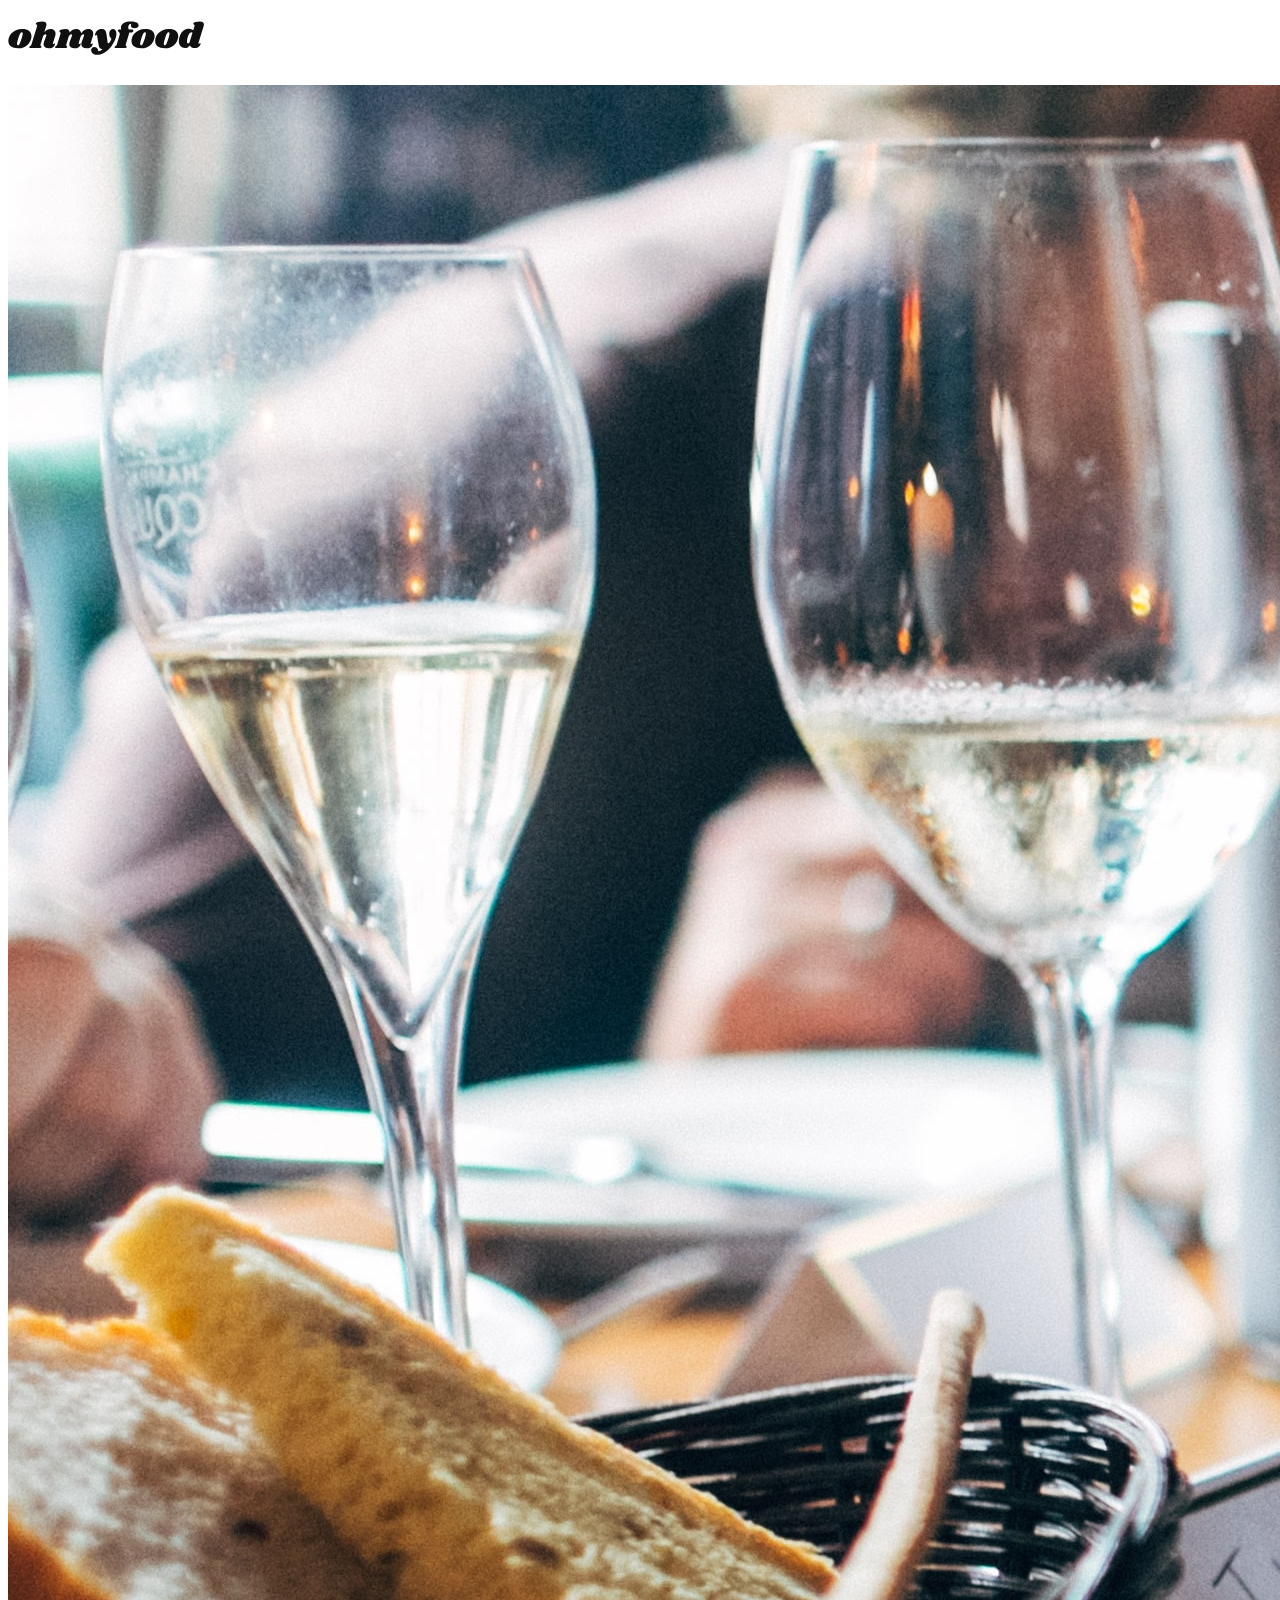
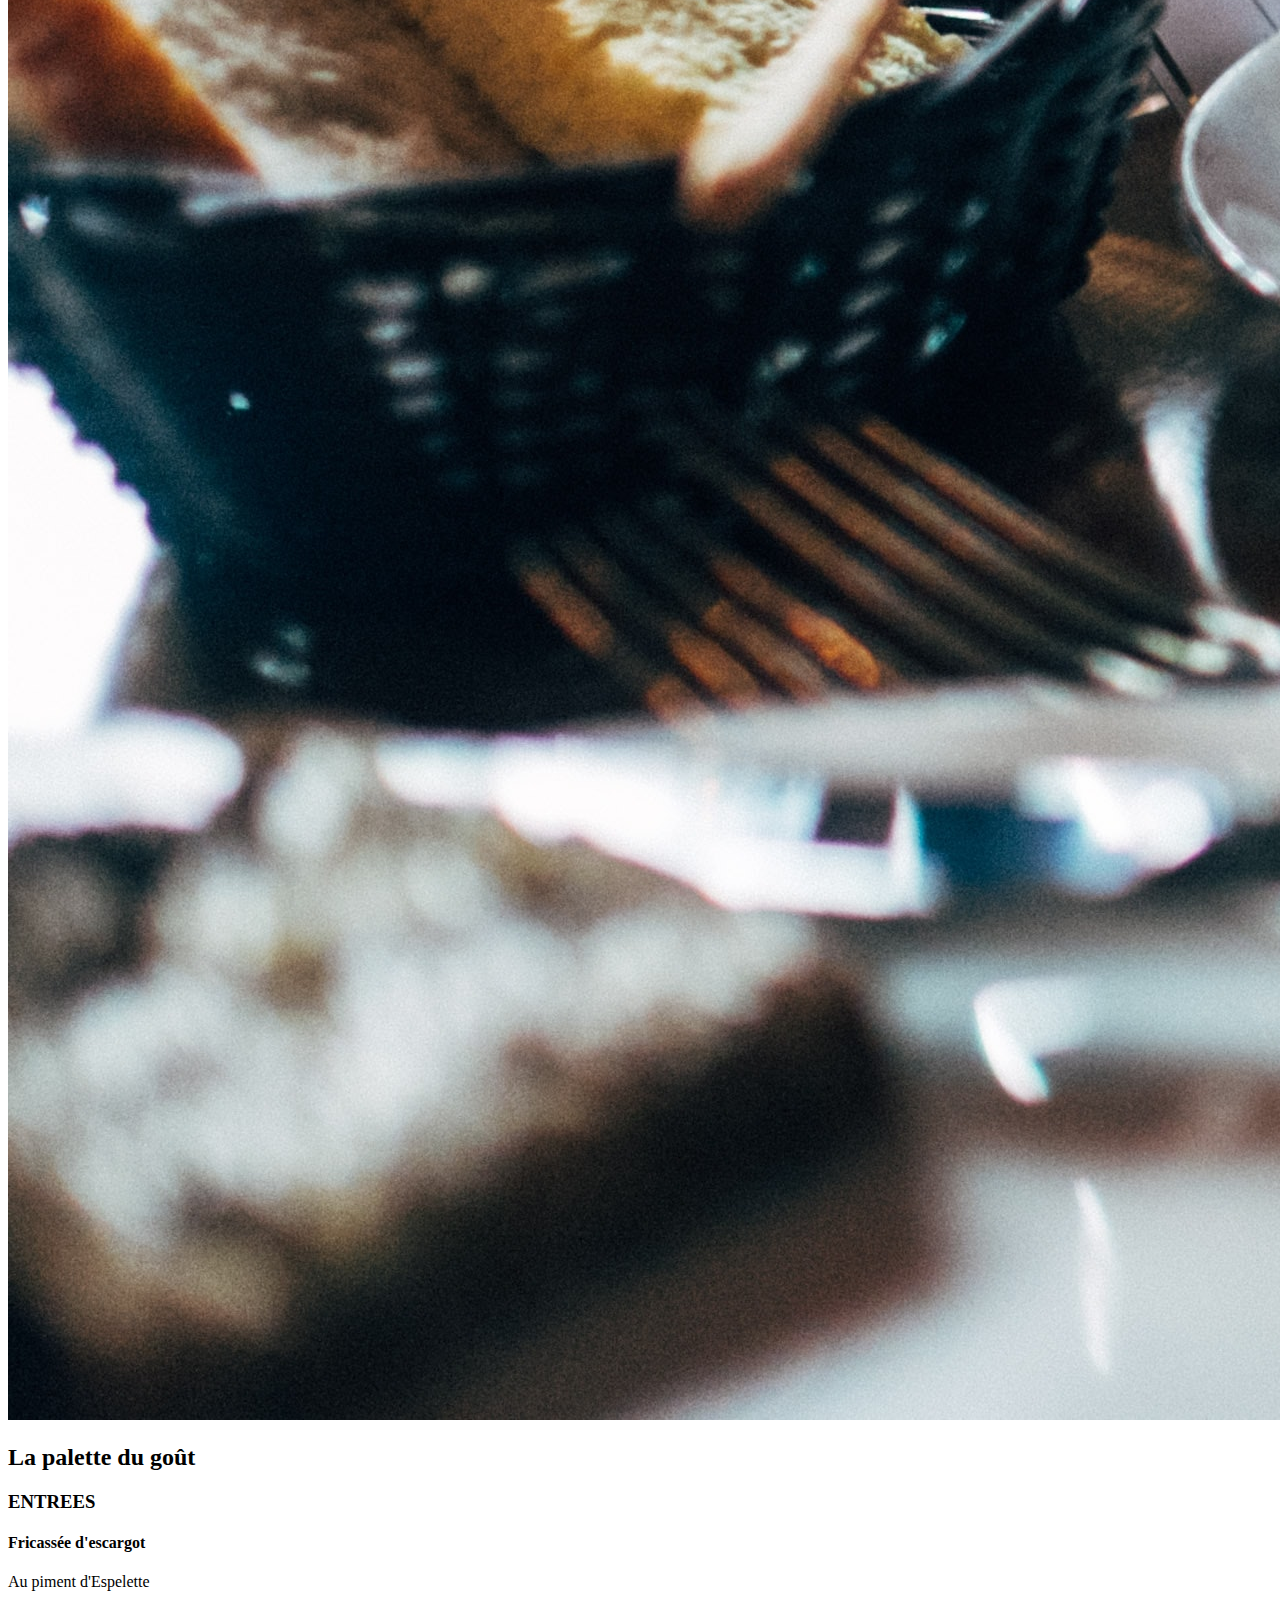
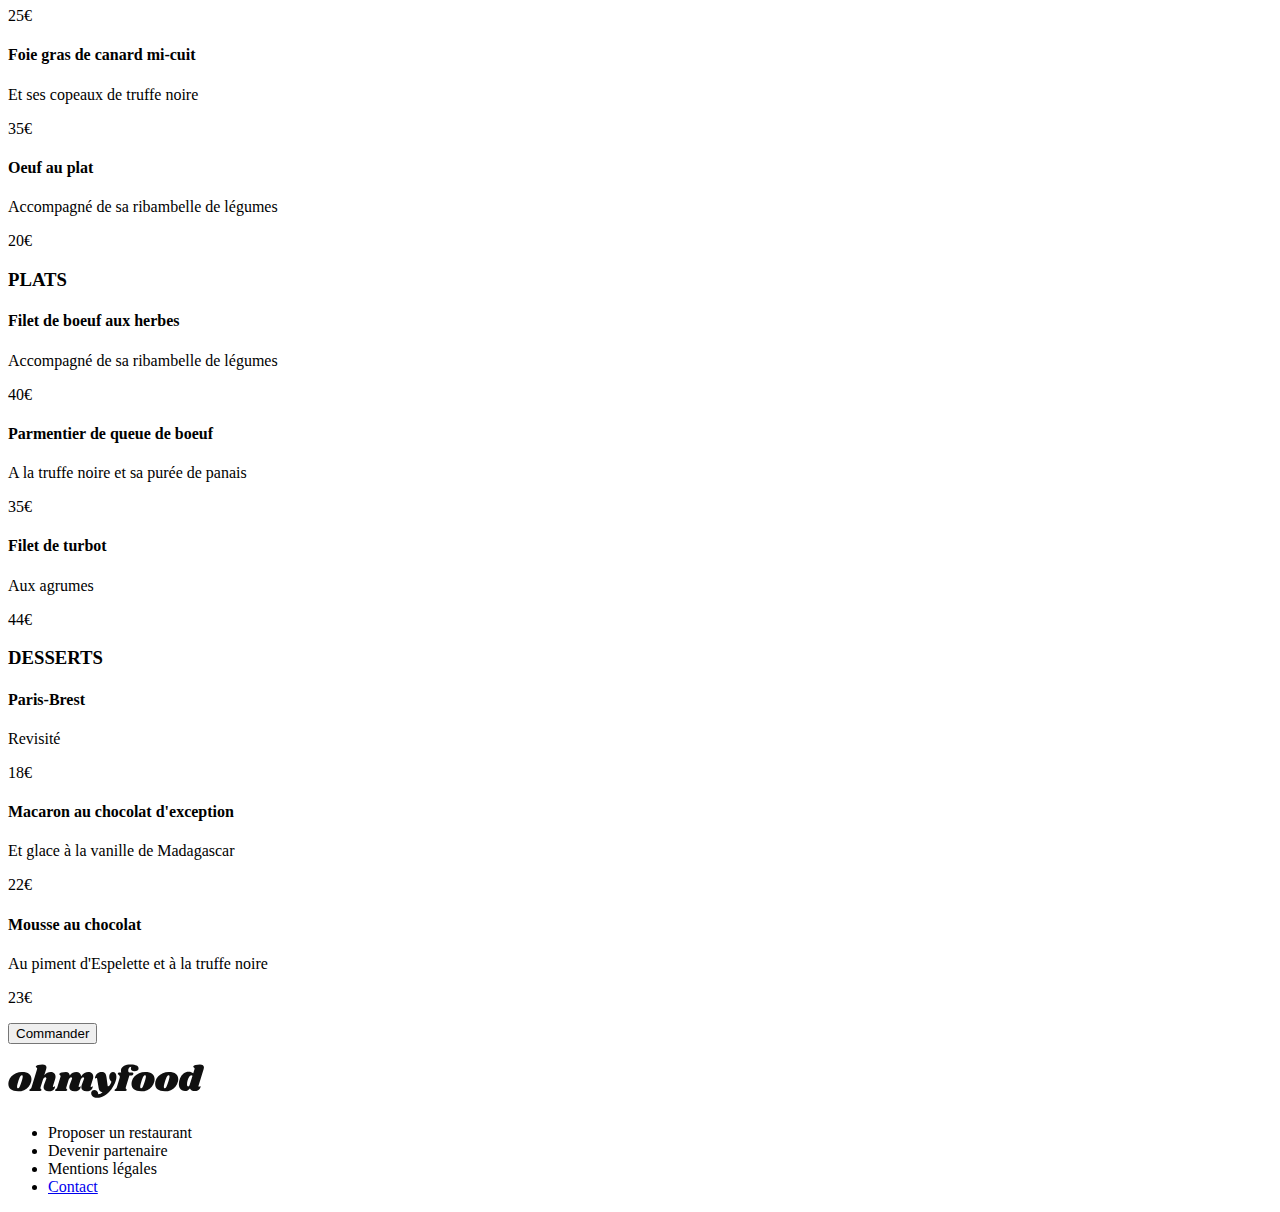
==== menu-1.html @ 6f297dfc "Add HTML files - Index + menus" ====
<!DOCTYPE html>
<html lang="fr">
<head>
    <meta charset="UTF-8">
    <meta http-equiv="X-UA-Compatible" content="IE=edge">
    <meta name="viewport" content="width=device-width, initial-scale=1.0">
    <title>Menu - La palette du goût - OhMyFood</title>
</head>
<body>
    
    <!-- HEADER -->
    <header>
        <h1><img src="Assets/images/logo/ohmyfood@2x.svg" alt="Ohmyfood logo"></h1>
    </header>

    <main>
        <img src="Assets/images/restaurants/jay-wennington-N_Y88TWmGwA-unsplash.jpg" alt="">
        <h2>La palette du goût</h2>

        <section>
            <h3>ENTREES</h3>
            <article>
                <h4>Fricassée d'escargot</h4>
                <p>Au piment d'Espelette</p>
                <p>25€</p>
                <div class="validateButton"></div>
            </article>
            <article>
                <h4>Foie gras de canard mi-cuit</h4>
                <p>Et ses copeaux de truffe noire</p>
                <p>35€</p>
                <div class="validateButton"></div>
            </article>
            <article>
                <h4>Oeuf au plat</h4>
                <p>Accompagné de sa ribambelle de légumes</p>
                <p>20€</p>
                <div class="validateButton"></div>
            </article>
        </section>
        <section>
            <h3>PLATS</h3>
            <article>
                <h4>Filet de boeuf aux herbes</h4>
                <p>Accompagné de sa ribambelle de légumes</p>
                <p>40€</p>
                <div class="validateButton"></div>
            </article>
            <article>
                <h4>Parmentier de queue de boeuf</h4>
                <p>A la truffe noire et sa purée de panais</p>
                <p>35€</p>
                <div class="validateButton"></div>
            </article>
            <article>
                <h4>Filet de turbot</h4>
                <p>Aux agrumes</p>
                <p>44€</p>
                <div class="validateButton"></div>
            </article>
        </section>
        <section>
            <h3>DESSERTS</h3>
            <article>
                <h4>Paris-Brest</h4>
                <p>Revisité</p>
                <p>18€</p>
                <div class="validateButton"></div>
            </article>
            <article>
                <h4>Macaron au chocolat d'exception</h4>
                <p>Et glace à la vanille de Madagascar</p>
                <p>22€</p>
                <div class="validateButton"></div>
            </article>
            <article>
                <h4>Mousse au chocolat</h4>
                <p>Au piment d'Espelette et à la truffe noire</p>
                <p>23€</p>
                <div class="validateButton"></div>
            </article>
        </section>

        <button>Commander</button>
    </main>

    <!-- FOOTER -->
    <footer>
        <h2><img src="Assets/images/logo/ohmyfood@2x.svg" alt=""></h2>
        <nav>
            <ul>
                <li>Proposer un restaurant</li>
                <li>Devenir partenaire</li>
                <li>Mentions légales</li>
                <li><a href="mailto:contact@ohmyfood.com">Contact</a></li>
            </ul>
        </nav>
    </footer>

</body>
</html>
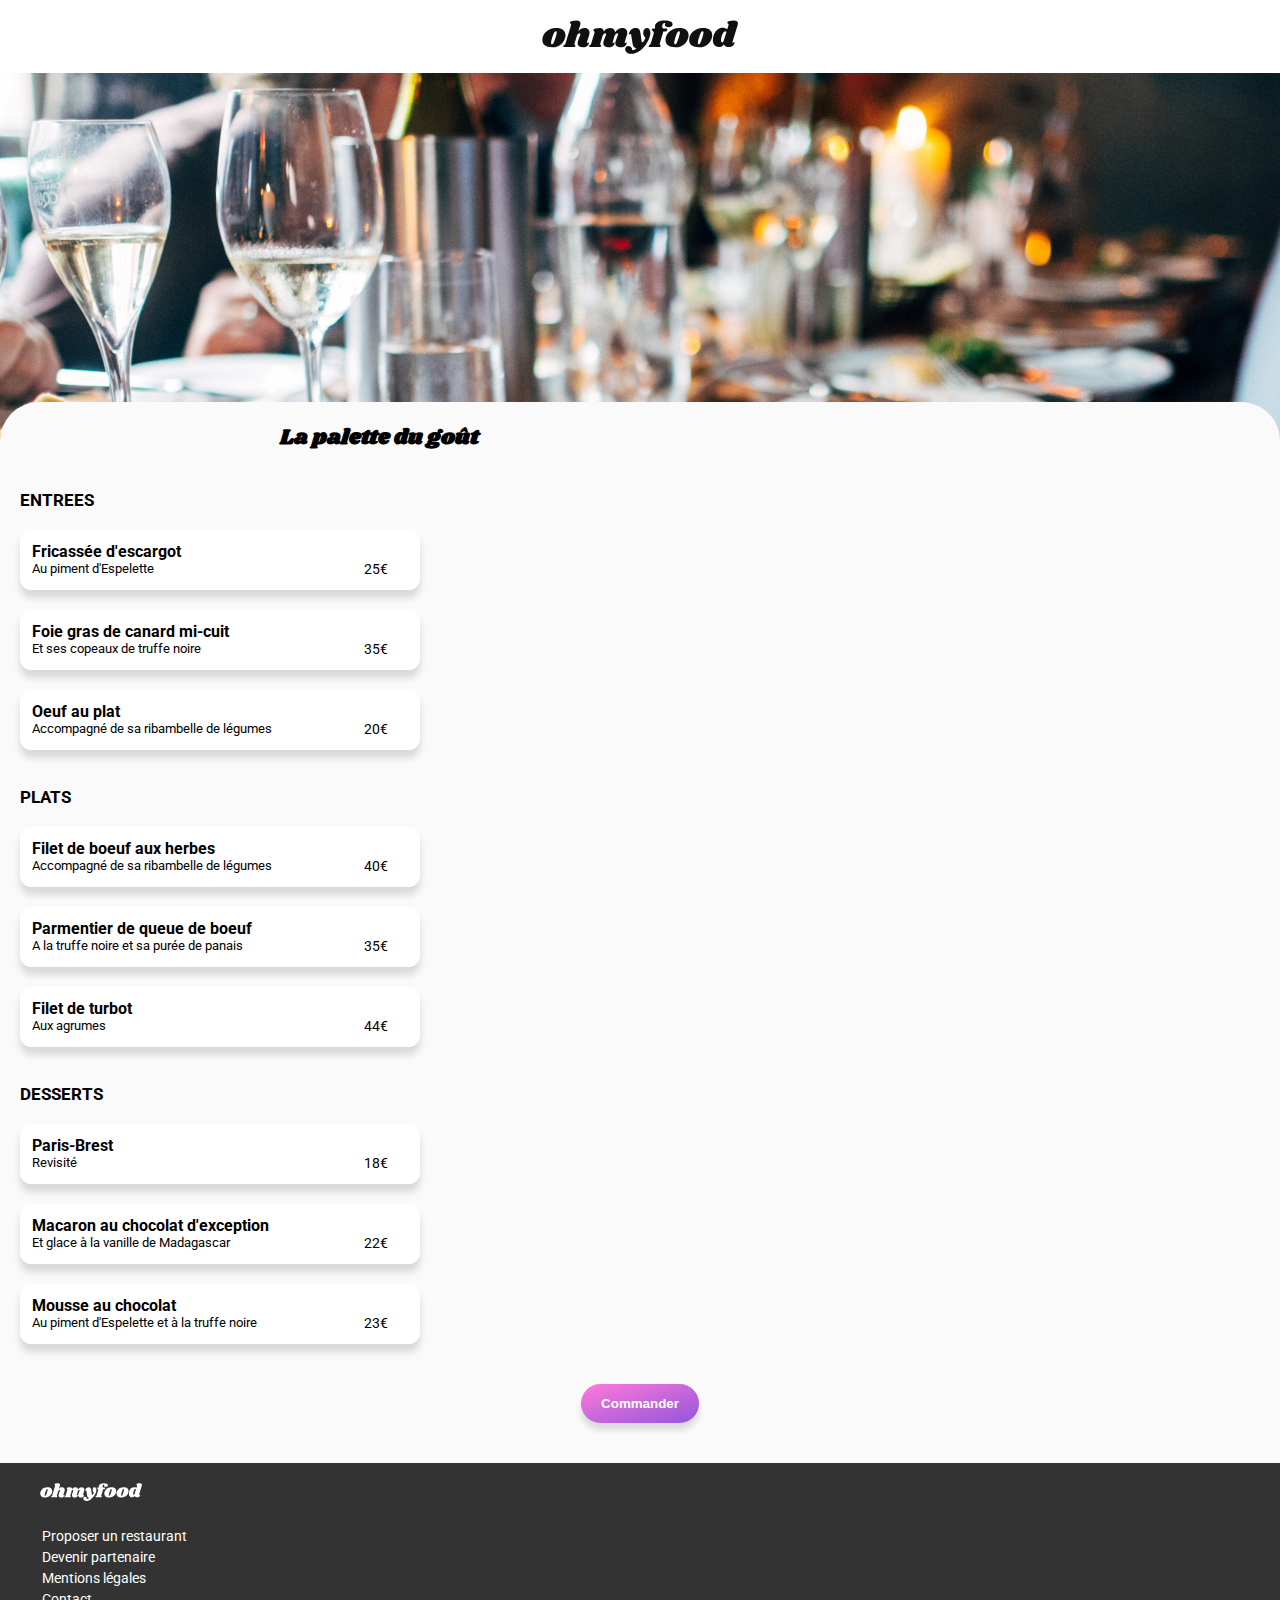
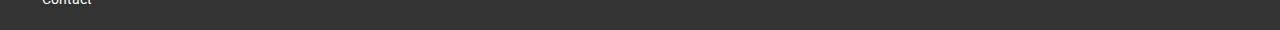
==== commit 9a873b03: "Add heart-icon and check-button animations" ====
--- a/menu-1.html
+++ b/menu-1.html
@@ -5,94 +5,101 @@
     <meta http-equiv="X-UA-Compatible" content="IE=edge">
     <meta name="viewport" content="width=device-width, initial-scale=1.0">
     <title>Menu - La palette du goût - OhMyFood</title>
+    <link rel="stylesheet" href="Assets/fonts/FontAwesome/css/all.min.css">
+    <link rel="stylesheet" href="Assets/css/style.css">
 </head>
 <body>
     
     <!-- HEADER -->
-    <header>
-        <h1><img src="Assets/images/logo/ohmyfood@2x.svg" alt="Ohmyfood logo"></h1>
+    <header class="header">
+        <a href="index.html"><i class="fas fa-arrow-left header__arrow"></i></a>
+        <h1 class="header__title"><img class="header__img" src="Assets/images/logo/ohmyfood@2x.svg" alt="Ohmyfood logo"></h1>
     </header>
 
-    <main>
-        <img src="Assets/images/restaurants/jay-wennington-N_Y88TWmGwA-unsplash.jpg" alt="">
-        <h2>La palette du goût</h2>
+    <main class="menu">
+        
+        <section class="menu__heading menu__heading--menu1">
+            <h2 class="menu__title">La palette du goût <i class="far fa-heart"></i></h2>
+        </section>
 
-        <section>
+        <section class="menu__appetizer">
             <h3>ENTREES</h3>
-            <article>
-                <h4>Fricassée d'escargot</h4>
-                <p>Au piment d'Espelette</p>
-                <p>25€</p>
-                <div class="validateButton"></div>
+            <article class="menu-item">
+                <h4 class="menu-item__title">Fricassée d'escargot</h4>
+                <p class="menu-item__description">Au piment d'Espelette</p>
+                <p class="menu-item__price">25€</p>
+                <div class="menu-item__button"><i class="fas fa-check-circle"></i></div>
             </article>
-            <article>
-                <h4>Foie gras de canard mi-cuit</h4>
-                <p>Et ses copeaux de truffe noire</p>
-                <p>35€</p>
-                <div class="validateButton"></div>
+            <article class="menu-item">
+                <h4 class="menu-item__title">Foie gras de canard mi-cuit</h4>
+                <p class="menu-item__description">Et ses copeaux de truffe noire</p>
+                <p class="menu-item__price">35€</p>
+                <div class="menu-item__button"><i class="fas fa-check-circle"></i></div>
             </article>
-            <article>
-                <h4>Oeuf au plat</h4>
-                <p>Accompagné de sa ribambelle de légumes</p>
-                <p>20€</p>
-                <div class="validateButton"></div>
+            <article class="menu-item">
+                <h4 class="menu-item__title">Oeuf au plat</h4>
+                <p class="menu-item__description">Accompagné de sa ribambelle de légumes</p>
+                <p class="menu-item__price">20€</p>
+                <div class="menu-item__button"><i class="fas fa-check-circle"></i></div>
             </article>
         </section>
-        <section>
+        <section class="menu__main-dish">
             <h3>PLATS</h3>
-            <article>
-                <h4>Filet de boeuf aux herbes</h4>
-                <p>Accompagné de sa ribambelle de légumes</p>
-                <p>40€</p>
-                <div class="validateButton"></div>
+            <article class="menu-item">
+                <h4 class="menu-item__title">Filet de boeuf aux herbes</h4>
+                <p class="menu-item__description">Accompagné de sa ribambelle de légumes</p>
+                <p class="menu-item__price">40€</p>
+                <div class="menu-item__button"><i class="fas fa-check-circle"></i></div>
             </article>
-            <article>
-                <h4>Parmentier de queue de boeuf</h4>
-                <p>A la truffe noire et sa purée de panais</p>
-                <p>35€</p>
-                <div class="validateButton"></div>
+            <article class="menu-item">
+                <h4 class="menu-item__title">Parmentier de queue de boeuf</h4>
+                <p class="menu-item__description">A la truffe noire et sa purée de panais</p>
+                <p class="menu-item__price">35€</p>
+                <div class="menu-item__button"><i class="fas fa-check-circle"></i></div>
             </article>
-            <article>
-                <h4>Filet de turbot</h4>
-                <p>Aux agrumes</p>
-                <p>44€</p>
-                <div class="validateButton"></div>
+            <article class="menu-item">
+                <h4 class="menu-item__title">Filet de turbot</h4>
+                <p class="menu-item__description">Aux agrumes</p>
+                <p class="menu-item__price">44€</p>
+                <div class="menu-item__button"><i class="fas fa-check-circle"></i></div>
             </article>
         </section>
-        <section>
+        <section class="menu__dessert">
             <h3>DESSERTS</h3>
-            <article>
-                <h4>Paris-Brest</h4>
-                <p>Revisité</p>
-                <p>18€</p>
-                <div class="validateButton"></div>
+            <article class="menu-item">
+                <h4 class="menu-item__title">Paris-Brest</h4>
+                <p class="menu-item__description">Revisité</p>
+                <p class="menu-item__price">18€</p>
+                <div class="menu-item__button"><i class="fas fa-check-circle"></i></div>
             </article>
-            <article>
-                <h4>Macaron au chocolat d'exception</h4>
-                <p>Et glace à la vanille de Madagascar</p>
-                <p>22€</p>
-                <div class="validateButton"></div>
+            <article class="menu-item">
+                <h4 class="menu-item__title">Macaron au chocolat d'exception</h4>
+                <p class="menu-item__description">Et glace à la vanille de Madagascar</p>
+                <p class="menu-item__price">22€</p>
+                <div class="menu-item__button"><i class="fas fa-check-circle"></i></div>
             </article>
-            <article>
-                <h4>Mousse au chocolat</h4>
-                <p>Au piment d'Espelette et à la truffe noire</p>
-                <p>23€</p>
-                <div class="validateButton"></div>
+            <article class="menu-item">
+                <h4 class="menu-item__title">Mousse au chocolat</h4>
+                <p class="menu-item__description">Au piment d'Espelette et à la truffe noire</p>
+                <p class="menu-item__price">23€</p>
+                <div class="menu-item__button"><i class="fas fa-check-circle"></i></div>
             </article>
         </section>
 
-        <button>Commander</button>
+        <section class="menu__command command">
+            <button class="command__button">Commander</button>
+        </section>
     </main>
 
     <!-- FOOTER -->
-    <footer>
-        <h2><img src="Assets/images/logo/ohmyfood@2x.svg" alt=""></h2>
-        <nav>
+    <footer class="footer">
+        <nav class="footer__nav">
             <ul>
-                <li>Proposer un restaurant</li>
-                <li>Devenir partenaire</li>
+                <li class="footer__logo"></li>
+                <li><i class="fas fa-utensils"></i> Proposer un restaurant</li>
+                <li><i class="fas fa-hands-helping"></i> Devenir partenaire</li>
                 <li>Mentions légales</li>
-                <li><a href="mailto:contact@ohmyfood.com">Contact</a></li>
+                <li><a class="footer__contact" href="mailto:contact@ohmyfood.com">Contact</a></li>
             </ul>
         </nav>
     </footer>
--- a/Assets/css/style.css
+++ b/Assets/css/style.css
@@ -0,0 +1,370 @@
+@import url("https://fonts.googleapis.com/css2?family=Roboto&family=Shrikhand&display=swap");
+.overview__button, .command__button {
+  color: white;
+  font-weight: bold;
+  background-image: linear-gradient(to bottom right, #FF79DA, #9356DC);
+  border: none;
+  border-radius: 1.5rem;
+  padding: 12px 20px;
+  margin-bottom: 20px;
+  cursor: pointer;
+  box-shadow: 0 0.5em 0.5em 0 #d9d9d9;
+  transition: all 200ms;
+}
+.overview__button:hover, .command__button:hover {
+  transform: scale(1.04);
+  background-image: linear-gradient(to bottom right, #ff8de0, #9e67e0);
+  box-shadow: 0 0.6em 0.6em 0 #d9d9d9;
+}
+.overview__button:active, .command__button:active {
+  transform: scale(1);
+}
+
+body {
+  margin: 0;
+  font-family: "Roboto";
+  font-size: 0.9rem;
+}
+
+.function-item {
+  flex-grow: 1;
+  font-size: 0.9rem;
+  font-weight: bold;
+  background-color: #fafafa;
+  margin: 20px;
+  padding: 20px;
+  padding-left: 0;
+  border-radius: 1.4em;
+  display: grid;
+  grid-template-columns: 35px 35px 1fr;
+  justify-items: start;
+  align-items: center;
+  cursor: pointer;
+  box-shadow: 0 0.5em 0.5em 0 #d9d9d9;
+}
+.function-item:hover {
+  background-color: #f2eafb;
+}
+.function-item:hover .function-item__icon {
+  color: #9356DC;
+}
+.function-item__label {
+  color: white;
+  background-color: #9356DC;
+  border-radius: 50%;
+  padding: 2px 7px;
+  position: relative;
+  right: 10px;
+}
+.function-item__icon {
+  color: gray;
+}
+
+.card {
+  margin: 20px 0;
+  background-color: white;
+  border-radius: 0.7em;
+  box-shadow: 0 0.5em 0.5em 0 #d9d9d9;
+}
+.card__body {
+  position: relative;
+  display: block;
+}
+.card__img {
+  width: 100%;
+  height: 160px;
+  -o-object-fit: cover;
+     object-fit: cover;
+  border-radius: 0.5em 0.5em 0 0;
+}
+.card__badge-new {
+  background-color: #99E2D0;
+  color: #2c9c81;
+  border-radius: 0.2em;
+  padding: 7px 12px;
+  font-size: 0.8em;
+  font-weight: bold;
+  position: absolute;
+  right: 10px;
+  top: 10px;
+}
+.card__caption {
+  display: grid;
+  grid-template-columns: 1fr 30px;
+  grid-template-areas: "captionTitle captionFav" "captionTxt captionFav";
+  justify-items: stretch;
+  align-items: center;
+  padding: 12px;
+}
+.card__caption h3 {
+  grid-area: captionTitle;
+  margin: 0;
+}
+.card__caption p {
+  grid-area: captionTxt;
+  margin: 0;
+}
+.card__heart {
+  grid-area: captionFav;
+  cursor: pointer;
+  position: relative;
+  width: 20px;
+  font-size: 1.4em;
+}
+.card__heart--regular {
+  color: #b3b3b3;
+  opacity: 1;
+  transition: opacity 500ms ease-in-out;
+}
+.card__heart--solid {
+  position: absolute;
+  right: 0;
+  bottom: 0;
+  left: 0;
+  top: 0;
+  height: 100%;
+  width: 100%;
+  color: #FF79DA;
+  opacity: 0;
+  transform: scale(0);
+  transition: opacity 400ms ease-in-out, transform 400ms ease-in-out;
+}
+.card__heart:hover > .card__heart--solid {
+  opacity: 1;
+  transform: scale(1);
+}
+.card__heart:hover > .card__heart--regular {
+  opacity: 0;
+}
+
+.menu-item {
+  background-color: white;
+  border-radius: 0.8em;
+  margin: 20px 0;
+  display: grid;
+  grid-template-columns: 4fr -webkit-min-content 60px;
+  grid-template-columns: 4fr min-content 60px;
+  grid-template-areas: "itemTitle . itemValid" "itemDescription itemPrice itemValid";
+  align-items: stretch;
+  place-content: center;
+  cursor: pointer;
+  max-width: 400px;
+  box-shadow: 0 0.5em 0.5em 0 #d9d9d9;
+}
+.menu-item__title {
+  grid-area: itemTitle;
+  margin: 0;
+  font-weight: bold;
+  font-size: 1.1em;
+  padding-top: 12px;
+  padding-left: 12px;
+  overflow: hidden;
+  text-overflow: ellipsis;
+  white-space: nowrap;
+}
+.menu-item__description {
+  grid-area: itemDescription;
+  margin: 0;
+  padding-left: 12px;
+  padding-bottom: 12px;
+  font-size: 0.9em;
+  overflow: hidden;
+  text-overflow: ellipsis;
+  white-space: nowrap;
+}
+.menu-item__price {
+  grid-area: itemPrice;
+  margin: 0;
+  padding-bottom: 12px;
+  padding-right: 12px;
+  padding-left: 7px;
+  transition: transform 1000ms cubic-bezier(0.3, -0.2, 0.33, 1.1);
+  transform: translateX(40px);
+  align-self: center;
+}
+.menu-item__button {
+  grid-area: itemValid;
+  background-color: #99E2D0;
+  color: white;
+  border-radius: 0 0.5em 0.5em 0;
+  font-size: 1.4em;
+  transform-origin: right;
+  transform: scaleX(0);
+  transition: transform 800ms cubic-bezier(0.2, 1, 0.9, 1);
+}
+.menu-item:hover > .menu-item__price {
+  transform: translateX(0);
+}
+.menu-item:hover > .menu-item__button {
+  transform: scaleX(1);
+}
+.menu-item:hover > .menu-item__button .fa-check-circle {
+  transform: rotate(0turn);
+}
+.menu-item .fa-check-circle {
+  padding: 20px;
+  transform: rotate(1turn);
+  transition: transform 300ms 500ms ease-in-out;
+}
+
+.command {
+  padding: 20px;
+  text-align: center;
+}
+.header {
+  display: grid;
+  grid-template-areas: "headerArrow headerLogo";
+  grid-template-columns: 1fr 6fr 1fr;
+  justify-items: center;
+  align-items: center;
+  box-shadow: 0 0.5em 0.5em 0 #d9d9d9;
+}
+.header__title {
+  grid-area: headerLogo;
+  margin: 0;
+  padding-top: 20px;
+  padding-bottom: 12px;
+}
+.header a {
+  color: black;
+}
+.header__arrow {
+  grid-area: headerArrow;
+  font-size: 1.2rem;
+}
+
+main {
+  display: grid;
+  grid-template-columns: 1fr;
+}
+
+.cards {
+  grid-area: cards;
+  background-color: #fafafa;
+  padding: 20px;
+  display: grid;
+  grid-template-columns: 1fr;
+}
+@media screen and (min-width: 600px) {
+  .cards {
+    grid-template-columns: repeat(2, 1fr);
+    grid-template-rows: -webkit-min-content repeat(2, 1fr);
+    grid-template-rows: min-content repeat(2, 1fr);
+    gap: 20px;
+  }
+}
+@media screen and (min-width: 992px) {
+  .cards {
+    grid-template-columns: repeat(4, 1fr);
+    grid-template-rows: -webkit-min-content 1fr;
+    grid-template-rows: min-content 1fr;
+  }
+}
+@media screen and (min-width: 600px) {
+  .cards h2 {
+    grid-column: 1/span 2;
+  }
+}
+@media screen and (min-width: 992px) {
+  .cards h2 {
+    grid-column: 1/span 4;
+  }
+}
+
+.menu {
+  background-color: #fafafa;
+}
+.menu__heading {
+  background-size: cover;
+  height: 400px;
+  display: flex;
+  justify-content: flex-end;
+  flex-direction: column;
+}
+.menu__heading--menu1 {
+  background-image: url("../images/restaurants/jay-wennington-N_Y88TWmGwA-unsplash.jpg");
+}
+.menu__heading--menu2 {
+  background-image: url("../images/restaurants/stil-u2Lp8tXIcjw-unsplash.jpg");
+}
+.menu__heading--menu3 {
+  background-image: url("../images/restaurants/toa-heftiba-DQKerTsQwi0-unsplash.jpg");
+}
+.menu__heading--menu4 {
+  background-image: url("../images/restaurants/louis-hansel-shotsoflouis-qNBGVyOCY8Q-unsplash.jpg");
+}
+.menu__title {
+  background-color: #fafafa;
+  border-radius: 1.8em 1.8em 0 0;
+  padding: 20px;
+  margin: 0;
+  display: flex;
+  justify-content: space-around;
+  align-items: center;
+  font-family: "Shrikhand";
+}
+.menu__appetizer, .menu__main-dish, .menu__dessert {
+  padding: 0 20px;
+}
+
+.footer {
+  background-color: #333333;
+  color: white;
+  padding-bottom: 20px;
+}
+.footer ul {
+  margin: 0;
+}
+.footer ul li {
+  list-style: none;
+  padding: 2px;
+}
+.footer__logo {
+  display: inline-block;
+  -webkit-mask: url("../images/logo/ohmyfood@2x.svg") no-repeat;
+          mask: url("../images/logo/ohmyfood@2x.svg") no-repeat;
+  -webkit-mask-size: 50%;
+          mask-size: 50%;
+  background-color: white;
+  width: 200px;
+  height: 15px;
+  margin: 20px 0;
+}
+.footer__contact {
+  text-decoration: none;
+  color: white;
+}
+
+.main-index {
+  grid-template-areas: "location" "overview" "function" "cards";
+}
+
+.location {
+  grid-area: location;
+  text-align: center;
+  background-color: #ebebeb;
+  padding: 0 20px;
+}
+
+.overview {
+  grid-area: overview;
+  background-color: #fafafa;
+  padding: 20px;
+  text-align: center;
+}
+.function {
+  grid-area: function;
+  padding: 20px;
+}
+.function ul {
+  padding: 0;
+  list-style: none;
+  display: flex;
+  flex-direction: column;
+}
+@media screen and (min-width: 992px) {
+  .function ul {
+    flex-direction: row;
+    justify-content: space-around;
+  }
+}/*# sourceMappingURL=style.css.map */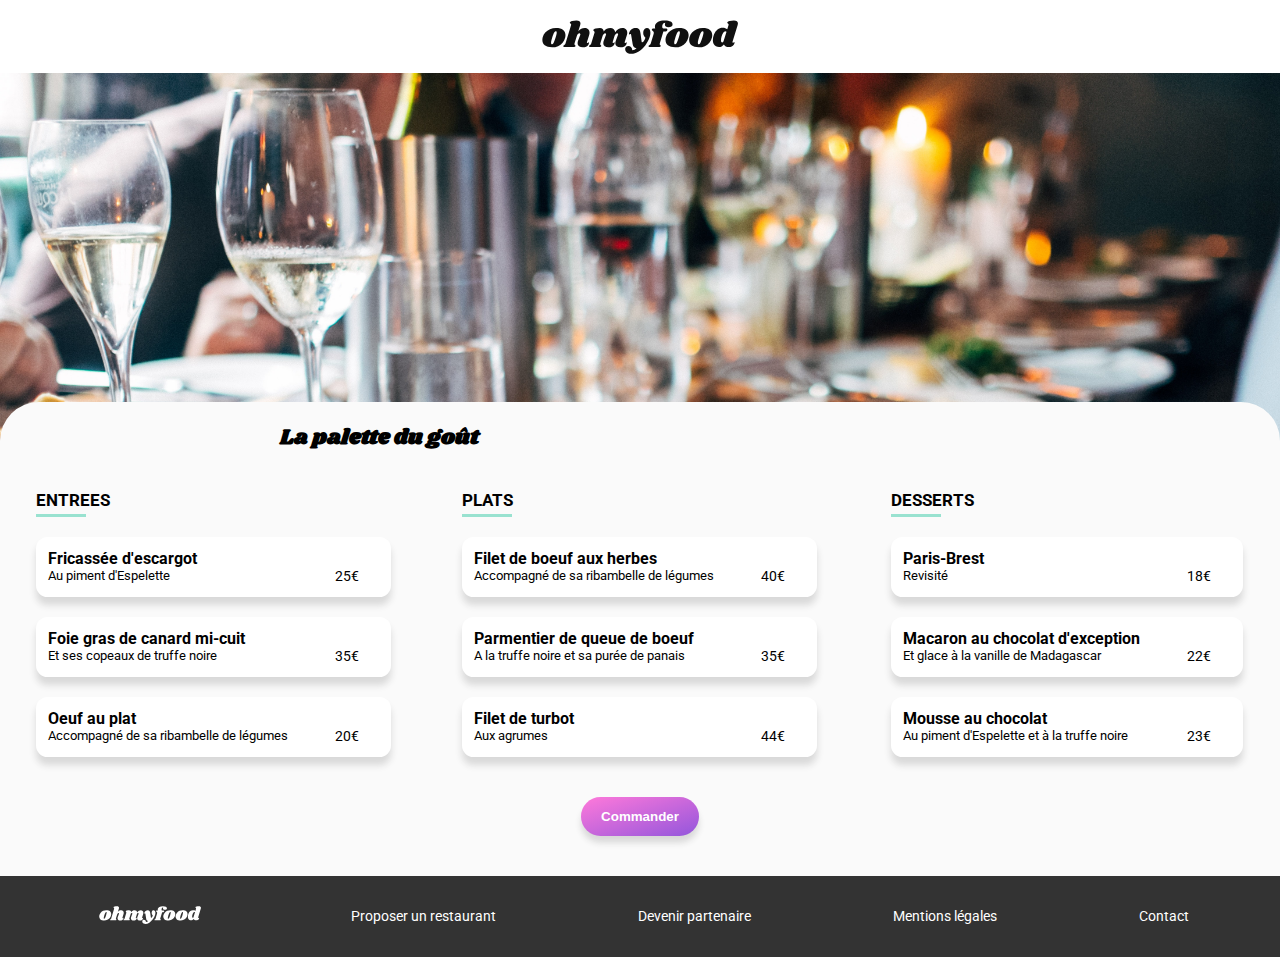
==== commit be4a9985: "Reorganize responsive elements - Fix layout issues - Add heart in menus" ====
--- a/menu-1.html
+++ b/menu-1.html
@@ -19,7 +19,12 @@
     <main class="menu">
         
         <section class="menu__heading menu__heading--menu1">
-            <h2 class="menu__title">La palette du goût <i class="far fa-heart"></i></h2>
+            <h2 class="menu__title">La palette du goût 
+                <span class="menu__heart">
+                    <i class="far fa-heart menu__heart--regular"></i>
+                    <i class="fas fa-heart menu__heart--solid"></i>
+                </span>
+            </h2>
         </section>
 
         <section class="menu__appetizer">
--- a/Assets/css/style.css
+++ b/Assets/css/style.css
@@ -31,7 +31,7 @@
   font-size: 0.9rem;
   font-weight: bold;
   background-color: #fafafa;
-  margin: 20px;
+  margin: 20px 10px;
   padding: 20px;
   padding-left: 0;
   border-radius: 1.4em;
@@ -121,7 +121,7 @@
   right: 0;
   bottom: 0;
   left: 0;
-  top: 0;
+  top: 1px;
   height: 100%;
   width: 100%;
   color: #FF79DA;
@@ -273,10 +273,26 @@
 
 .menu {
   background-color: #fafafa;
+  justify-items: center;
+  grid-template-areas: "menuHeading" "menuAppetizer" "menuMainDish" "menuDessert" "menuCommand";
+}
+@media screen and (min-width: 768px) {
+  .menu {
+    grid-template-areas: "menuHeading menuHeading" "menuAppetizer menuMainDish" "menuDessert menuDessert" "menuCommand menuCommand";
+    grid-template-columns: repeat(2, 1fr);
+  }
+}
+@media screen and (min-width: 992px) {
+  .menu {
+    grid-template-areas: "menuHeading menuHeading menuHeading" "menuAppetizer menuMainDish menuDessert" ". menuCommand .";
+    grid-template-columns: repeat(3, 1fr);
+  }
 }
 .menu__heading {
+  grid-area: menuHeading;
   background-size: cover;
   height: 400px;
+  width: 100%;
   display: flex;
   justify-content: flex-end;
   flex-direction: column;
@@ -303,32 +319,100 @@
   align-items: center;
   font-family: "Shrikhand";
 }
+.menu__heart {
+  cursor: pointer;
+  position: relative;
+  display: inline-block;
+}
+.menu__heart--regular {
+  color: #b3b3b3;
+  opacity: 1;
+  transition: opacity 500ms ease-in-out;
+}
+.menu__heart--solid {
+  position: absolute;
+  right: 0;
+  bottom: 0;
+  left: 0;
+  top: 3px;
+  height: 100%;
+  width: 100%;
+  color: #FF79DA;
+  opacity: 0;
+  transform: scale(0);
+  transition: opacity 400ms ease-in-out, transform 400ms ease-in-out;
+}
+.menu__heart:hover > .menu__heart--solid {
+  opacity: 1;
+  transform: scale(1);
+}
+.menu__heart:hover > .menu__heart--regular {
+  opacity: 0;
+}
 .menu__appetizer, .menu__main-dish, .menu__dessert {
   padding: 0 20px;
+}
+.menu__appetizer h3, .menu__main-dish h3, .menu__dessert h3 {
+  position: relative;
+  padding-bottom: 7px;
+}
+.menu__appetizer h3::after, .menu__main-dish h3::after, .menu__dessert h3::after {
+  content: "";
+  width: 50px;
+  height: 3px;
+  background-color: #99E2D0;
+  position: absolute;
+  bottom: 0;
+  left: 0;
+}
+.menu__appetizer {
+  grid-area: menuAppetizer;
+}
+.menu__main-dish {
+  grid-area: menuMainDish;
+}
+.menu__dessert {
+  grid-area: menuDessert;
+}
+.menu__command {
+  grid-area: menuCommand;
 }
 
 .footer {
   background-color: #333333;
   color: white;
-  padding-bottom: 20px;
+  padding: 20px;
 }
 .footer ul {
   margin: 0;
+  display: flex;
+  flex-direction: column;
+  padding-left: 0;
+}
+@media screen and (min-width: 768px) {
+  .footer ul {
+    flex-direction: row;
+    justify-content: space-around;
+    align-items: center;
+  }
 }
 .footer ul li {
   list-style: none;
   padding: 2px;
+}
+.footer ul li .fas {
+  width: 20px;
 }
 .footer__logo {
   display: inline-block;
   -webkit-mask: url("../images/logo/ohmyfood@2x.svg") no-repeat;
           mask: url("../images/logo/ohmyfood@2x.svg") no-repeat;
-  -webkit-mask-size: 50%;
-          mask-size: 50%;
+  -webkit-mask-size: 100%;
+          mask-size: 100%;
   background-color: white;
-  width: 200px;
-  height: 15px;
-  margin: 20px 0;
+  width: 98px;
+  height: 17px;
+  margin: 10px;
 }
 .footer__contact {
   text-decoration: none;
